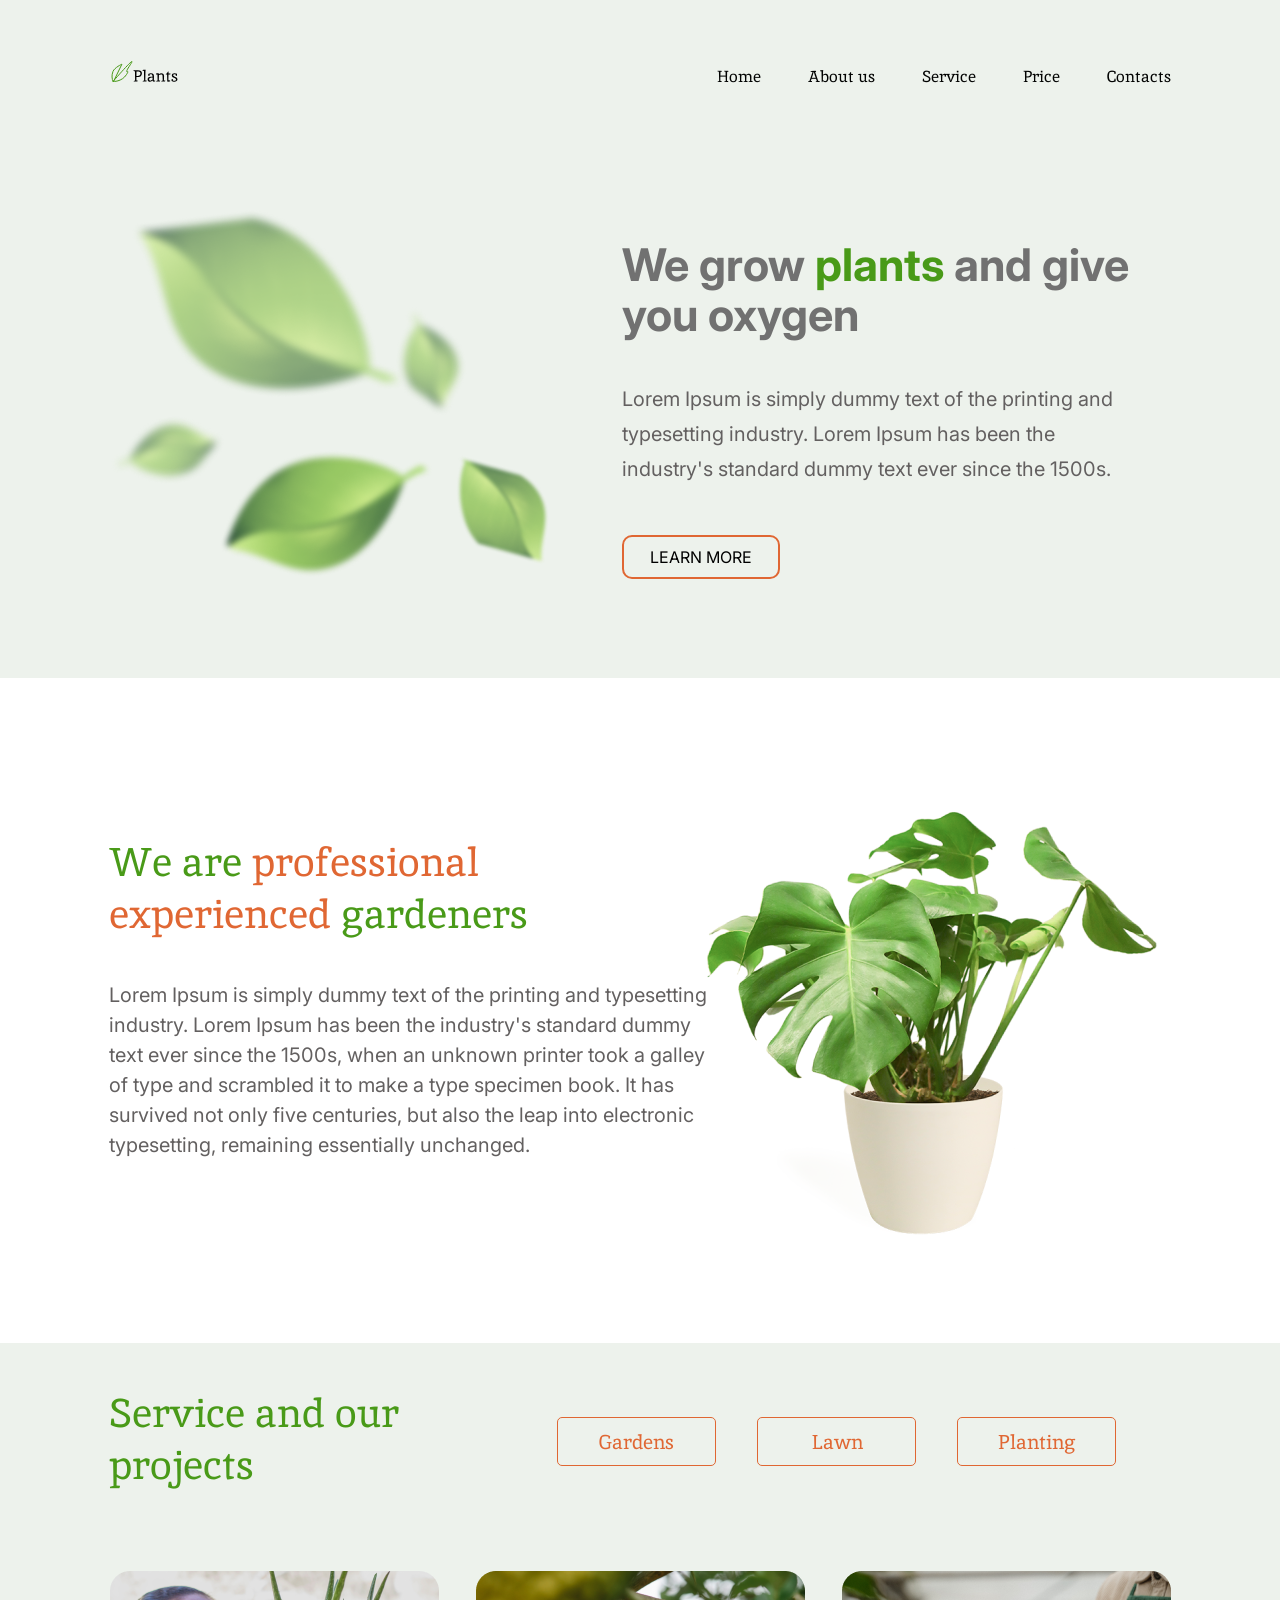
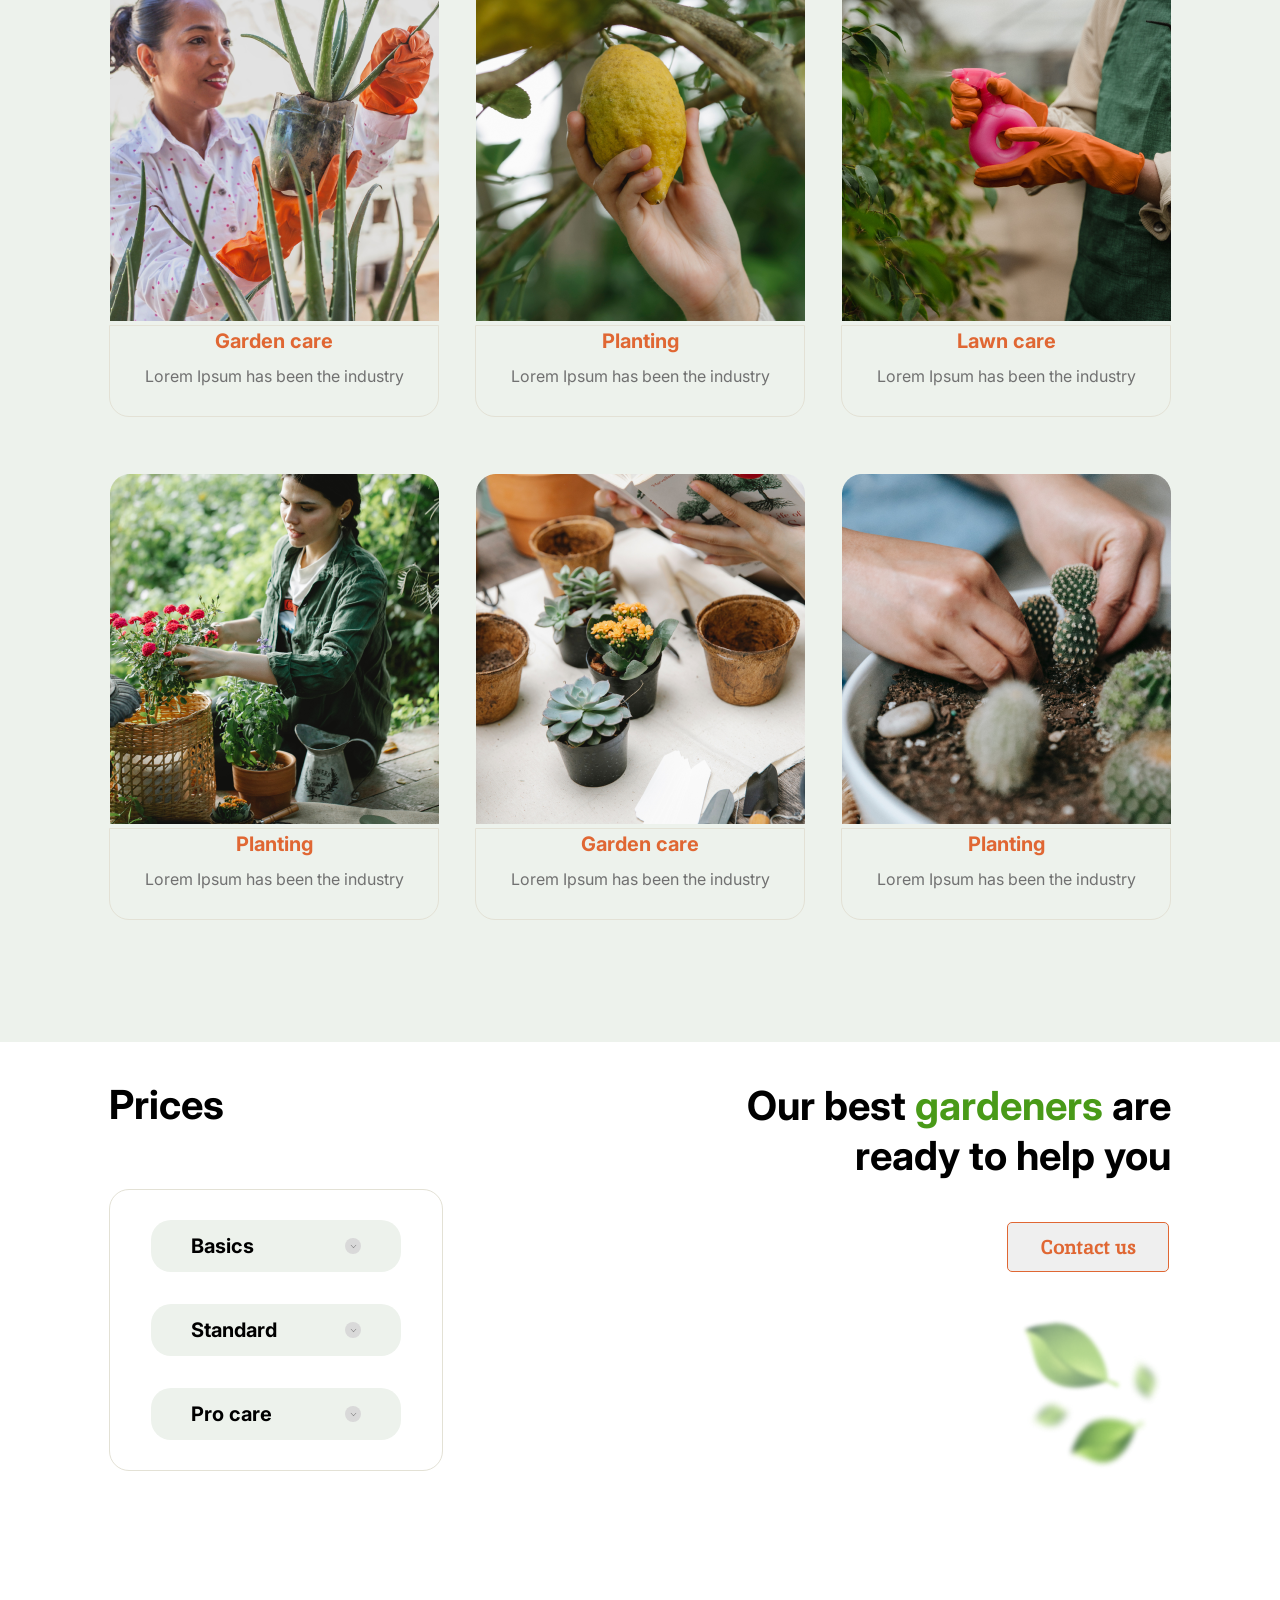
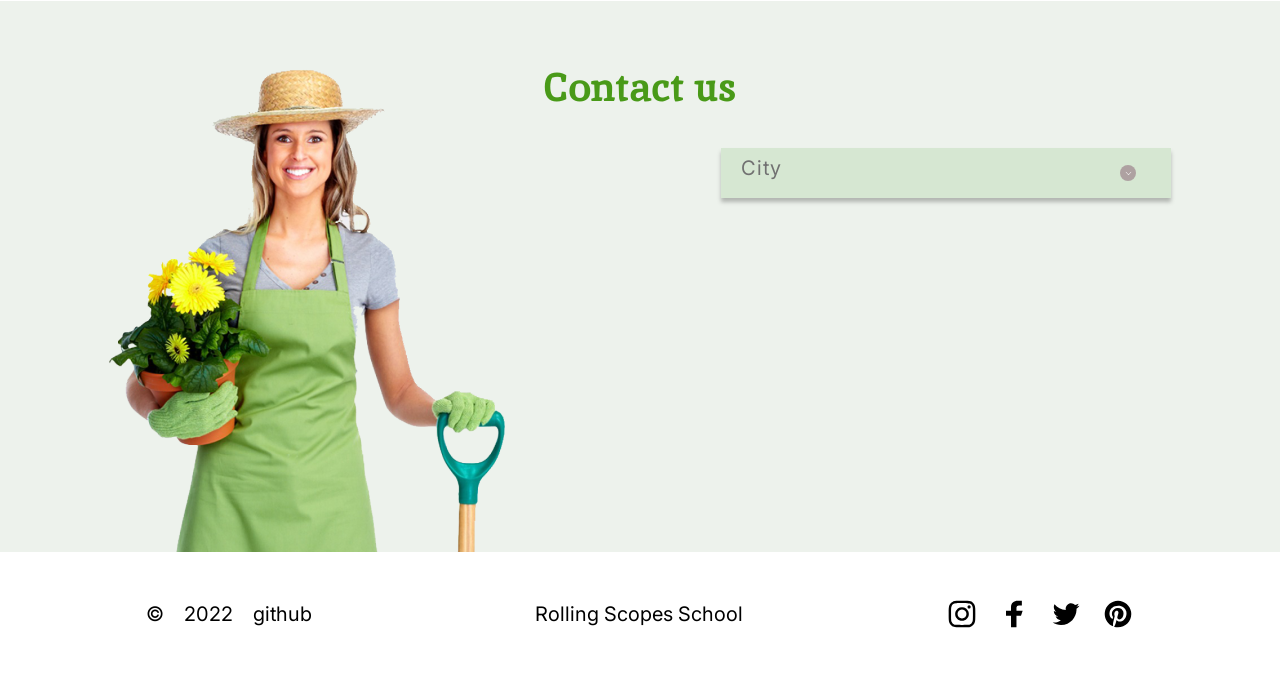
==== plants/index.html @ 7998bbcb "add: code plants" ====
<!DOCTYPE html><html lang="en"><head><meta charset="UTF-8"><meta http-equiv="X-UA-Compatible" content="IE=edge"><meta name="viewport" content="width=device-width,initial-scale=1"><title>Plants</title><!-- favicon --><link rel="apple-touch-icon" sizes="57x57" href="favicons/apple-icon-57x57.png"><link rel="apple-touch-icon" sizes="60x60" href="favicons/apple-icon-60x60.png"><link rel="apple-touch-icon" sizes="72x72" href="favicons/apple-icon-72x72.png"><link rel="apple-touch-icon" sizes="76x76" href="favicons/apple-icon-76x76.png"><link rel="apple-touch-icon" sizes="114x114" href="favicons/apple-icon-114x114.png"><link rel="apple-touch-icon" sizes="120x120" href="favicons/apple-icon-120x120.png"><link rel="apple-touch-icon" sizes="144x144" href="favicons/apple-icon-144x144.png"><link rel="apple-touch-icon" sizes="152x152" href="favicons/apple-icon-152x152.png"><link rel="apple-touch-icon" sizes="180x180" href="favicons/apple-icon-180x180.png"><link rel="icon" type="image/png" sizes="192x192" href="favicons/android-icon-192x192.png"><link rel="icon" type="image/png" sizes="32x32" href="favicons/favicon-32x32.png"><link rel="icon" type="image/png" sizes="96x96" href="favicons/favicon-96x96.png"><link rel="icon" type="image/png" sizes="16x16" href="favicons/favicon-16x16.png"><link rel="manifest" href="favicons/manifest.json"><meta name="msapplication-TileColor" content="#ffffff"><meta name="msapplication-TileImage" content="favicons/ms-icon-144x144.png"><meta name="theme-color" content="#ffffff"><link rel="stylesheet" href="css/style.min.css"></head><body><header class="header"><div class="wrapper header__wrapper"><img src="icons/logo.svg" alt="logo" class="header__logo"><nav class="header__navigations"><ul class="header__navigations__buttons"><li class="header__navigations__buttons_button"><a href="#welcome" class="header__navigations__button__item">Home</a></li><li class="header__navigations__buttons_button"><a href="#about" class="header__navigations__button__item">About us</a></li><li class="header__navigations__buttons_button"><a href="#Service" class="header__navigations__button__item">Service</a></li><li class="header__navigations__buttons_button"><a href="#Price" class="header__navigations__button__item">Price</a></li><li class="header__navigations__buttons_button"><a href="#Contacts" class="header__navigations__button__item">Contacts</a></li></ul></nav></div></header><main class="main"><section id="welcome" class="welcome"><div class="wrapper welcome__wrapper"><img src="img/leafs.png" alt="leafs" class="leafs"><div class="welcome__block"><h1 class="welcome__title">We grow <span class="welcome__title-green">plants</span> and give you oxygen</h1><p class="welcome__text">Lorem Ipsum is simply dummy text of the printing and<br>typesetting industry. Lorem Ipsum has been the<br>industry's standard dummy text ever since the 1500s.</p><button class="button welcome__button">LEARN MORE</button></div></div></section><section id="about" class="about"><div class="wrapper about__wrapper"><div class="about__block"><h2 class="about__title">We are <span class="about__title-orange">professional experienced</span> gardeners</h2><p class="about__subtitle">Lorem Ipsum is simply dummy text of the printing and typesetting industry. Lorem Ipsum has been the industry's standard dummy text ever since the 1500s, when an unknown printer took a galley of type and scrambled it to make a type specimen book. It has survived not only five centuries, but also the leap into electronic typesetting, remaining essentially unchanged.</p></div><img src="img/houseplant1.png" alt="house plant" class="about__img"></div></section><section id="Service" class="service"><div class="wrapper service__wrapper"><div class="service__block"><h2 class="service__title">Service and our projects</h2><div class="service__buttons"><button class="button service__button">Gardens</button> <button class="button service__button">Lawn</button> <button class="button service__button">Planting</button></div></div><div class="service__items"><div class="service__item"><img src="img/service_block/first.png" alt="Garden care" class="service__img"><div class="service__border"><h3 class="service__item__subtitle">Garden care</h3><p class="service__item__text">Lorem Ipsum has been the industry</p></div></div><div class="service__item"><img src="img/service_block/second.png" alt="Planting" class="service__img"><div class="service__border"><h3 class="service__item__subtitle">Planting</h3><p class="service__item__text">Lorem Ipsum has been the industry</p></div></div><div class="service__item"><img src="img/service_block/third.png" alt="Lawn care" class="service__img"><div class="service__border"><h3 class="service__item__subtitle">Lawn care</h3><p class="service__item__text">Lorem Ipsum has been the industry</p></div></div><div class="service__item"><img src="img/service_block/fourth.png" alt="Planting" class="service__img"><div class="service__border"><h3 class="service__item__subtitle">Planting</h3><p class="service__item__text">Lorem Ipsum has been the industry</p></div></div><div class="service__item"><img src="img/service_block/fifth.png" alt="Garden care" class="service__img"><div class="service__border"><h3 class="service__item__subtitle">Garden care</h3><p class="service__item__text">Lorem Ipsum has been the industry</p></div></div><div class="service__item"><img src="img/service_block/sixth.png" alt="Planting" class="service__img"><div class="service__border"><h3 class="service__item__subtitle">Planting</h3><p class="service__item__text">Lorem Ipsum has been the industry</p></div></div></div></div></section><section id="Price" class="prices"><div class="wrapper prices__wrapper"><div class="prices__standarts-block"><h2 class="prices__title">Prices</h2><div class="prices__items"><div class="prices__items-dropdown"><button class="dropbtn prices__items__dropbtn"><span class="prices__items__dropbtn__start"><span class="prices__items__dropbtn-name">Basics</span> <span class="circle"><img src="icons/arrow_dark.svg" alt="arrow" class="arrow"> </span></span><span class="dropdown-content"><span class="undrln"></span> <span class="dropdown-content__text">Release of Letraset sheets containing Lorem Ipsum passages, and more recently </span><span class="dropdown-content__price"><span class="dropdown-content__price-orange">$15</span> / per hour</span> <span class="dropdown-content__btn">Order</span></span></button></div><div class="prices__items-dropdown"><button class="dropbtn prices__items__dropbtn"><span class="prices__items__dropbtn__start"><span class="prices__items__dropbtn-name">Standard</span> <span class="circle"><img src="icons/arrow_dark.svg" alt="arrow" class="arrow"> </span></span><span class="dropdown-content"><span class="undrln"></span> <span class="dropdown-content__text">Release of Letraset sheets containing Lorem Ipsum passages, and more recently </span><span class="dropdown-content__price"><span class="dropdown-content__price-orange">$25</span> / per hour</span> <span class="dropdown-content__btn">Order</span></span></button></div><div class="prices__items-dropdown"><button class="dropbtn prices__items__dropbtn"><span class="prices__items__dropbtn__start"><span class="prices__items__dropbtn-name">Pro care</span> <span class="circle"><img src="icons/arrow_dark.svg" alt="arrow" class="arrow"></span></span><span class="dropdown-content"><span class="undrln"></span> <span class="dropdown-content__text">Release of Letraset sheets containing Lorem Ipsum passages, and more recently </span><span class="dropdown-content__price"><span class="dropdown-content__price-orange">$35</span> / per hour</span> <span class="dropdown-content__btn">Order</span></span></button></div></div></div><div class="prices__help"><div class="prices__help-title">Our best <span class="prices__help-title-green">gardeners</span> are<br>ready to help you</div><button class="button prices__button">Contact us</button> <img src="img/mini-leafs.png" alt="leafs" class="prices__img"></div></div></section><section id="Contacts" class="contact"><div class="wrapper contact__wrapper"><h2 class="contact__title">Contact us</h2><div class="contact__items"><img src="img/contact_woman.png" alt="woman" class="contact__img"> <button class="contact__form"><span class="contact__item">City</span> <span class="circle"><img src="icons/arrow_white.svg" alt="arrow" class="arrow"></span></button></div></div></section></main><footer class="footer"><div class="wrapper footer__wrapper"><div class="footer__items"><h4 class="footer__item text">©</h4><h4 class="footer__item text">2022</h4><a href="https://github.com/linananana07" class="footer__item link">github</a></div><div class="footer__items"><a href="https://rs.school/js-stage0/" class="footer__item link rsschool">Rolling Scopes School</a></div><div class="footer__items"><ul class="footer__socials"><li><a href="https://www.instagram.com/"><img src="icons/social/inst.svg" alt="instagram" class="footer__item social"></a></li><li><a href="https://www.facebook.com/"><img src="icons/social/fb.svg" alt="facebook" class="footer__item social"></a></li><li><a href="https://twitter.com/"><img src="icons/social/tw.svg" alt="twitter" class="footer__item social"></a></li><li><a href="https://www.pinterest.com/"><img src="icons/social/pinterest.svg" alt="pinterest" class="footer__item social"></a></li></ul></div></div></footer><script src="js/script.js"></script></body></html>
---- plants/css/style.min.css ----
@import url(https://fonts.googleapis.com/css2?family=Inika:wght@400;700&family=Inter:wght@400;700&display=swap);*{margin:0;padding:0;scroll-behavior:smooth}.wrapper{max-width:1440px;margin:0 auto}.button{width:158px;height:44px;border:2px solid #e06733;border-radius:10px;transition:.4s}.button:hover{transition:.4s;background:#e06733}.header{background:#edf2ec}.header__wrapper{display:flex;justify-content:space-between;padding:42px 0 62px 0}.header__logo{margin-left:111px}.header__navigations{padding-top:10px;margin-right:109px}.header__navigations__buttons{list-style-type:none;display:flex}.header__navigations__buttons_button{margin-left:47px}.header__navigations__button__item{font-family:Inika;text-decoration:none;font-weight:400;font-size:16px;line-height:50px;color:#010201;transition:.4s}.header__navigations__button__item:hover{transition:.5s;font-weight:700;color:#e06733}.welcome{background:#edf2ec}.welcome__wrapper{display:flex;justify-content:space-between;padding:30px 0 60px 0}.welcome__block{max-width:549px;margin-right:109px}.welcome__title{font-family:Inter;font-weight:700;font-size:45px;line-height:50px;color:#717171;margin-bottom:42px;margin-top:46px}.welcome__title-green{color:#499a18}.welcome__text{font-family:Inter;font-weight:400;font-size:20px;line-height:35px;color:#636060;margin-bottom:48px}.welcome__button{font-family:Inter;font-weight:400;font-size:16px;line-height:20px;text-align:center;color:#000;background:#edf2ec}.welcome__button:hover{color:#fff}.welcome .leafs{margin-left:109px}.about{background:#fff}.about__wrapper{display:flex;justify-content:space-between;padding:93px 0}.about__title{max-width:463px;font-family:Inika;font-weight:400;font-size:40px;line-height:52px;color:#499a18;padding-bottom:40px;padding-top:65px}.about__title-orange{color:#e06733}.about__subtitle{font-family:Inter;font-weight:400;font-size:20px;line-height:30px;color:#636060;max-width:605px}.about__block{margin-left:109px}.about__img{padding-right:109px;width:464px;height:479px}.service{background:#edf2ec}.service__wrapper{padding:44px 0 65px 0}.service__block{display:flex;justify-content:start;padding-bottom:80px}.service__title{font-family:Inika;font-weight:400;font-size:40px;line-height:52px;color:#499a18;max-width:306px;margin-right:142px;margin-left:109px}.service__buttons{margin-top:30px}.service__button{background:#edf2ec;font-family:Inika;font-weight:400;font-size:20px;line-height:26px;color:#e06733;margin-right:37px;border-radius:5px;width:159px;height:49px;border:1px solid #e06733}.service__button:hover{color:#fff}.service__items{display:grid;justify-content:space-between;grid-template-columns:minmax(150px,330px) minmax(150px,330px) minmax(150px,330px);padding-right:109px;padding-left:109px}.service__border{margin-bottom:55px;border:1px solid #e3e1d5;border-radius:0 0 20px 20px}.service__item{padding-bottom:2px}.service__item__subtitle{font-family:Inter;font-weight:700;font-size:20px;line-height:20px;color:#e06733;text-align:center;padding-top:5px}.service__item__text{font-family:Inter;font-weight:400;font-size:16px;line-height:20px;color:#717171;text-align:center;padding-top:15px;padding-bottom:30px}.prices{background:#fff}.prices__wrapper{padding:39px 0 115px 0;display:flex;justify-content:space-between}.prices__standarts-block{padding-left:109px}.prices__title{font-family:Inter;font-weight:700;font-size:40px;line-height:48px;color:#000;padding-bottom:60px}.prices__items{border:1px solid #e3e1d5;border-radius:20px;padding:14px 41px;width:250px}.prices__items-dropdown{padding-bottom:16px;padding-top:16px;transition:.7s}.prices__items__dropbtn{width:250px;background:#edf2ec;border-radius:20px;border:none;padding:16px 40px;cursor:pointer;transition:.7s}.prices__items__dropbtn:hover{background:#d6e7d2}.prices__items__dropbtn:hover .dropdown-content{display:block}.prices__items__dropbtn:hover .arrow{transform:rotate(180deg)}.prices__items__dropbtn__start{display:flex;justify-content:space-between}.prices__items__dropbtn-name{font-family:Inter;font-weight:700;font-size:20px;line-height:20px;color:#000;text-align:left;margin:auto 0}.prices__items__dropbtn .circle{background:#d9d9d9;width:16px;height:16px;border-radius:100%;margin:auto 0 auto 0}.prices__items__dropbtn .arrow{width:7px;padding:1px}.prices__help{padding-right:109px}.prices__help-title{font-family:Inter;font-style:normal;font-weight:700;font-size:40px;line-height:50px;text-align:right;color:#000}.prices__help-title-green{color:#499a18}.prices__button{display:block;font-family:Inika;font-weight:700;font-size:20px;line-height:26px;text-align:center;color:#e06733;border:1px solid #e06733;width:162px;height:50px;border-radius:5px;margin:41px 2px 39px auto}.prices__button:hover{color:#fff}.prices__img{display:block;width:152px;height:175px;margin:0 0 0 auto}.dropdown-content{display:none;border-radius:20px;text-align:left;transition:display .9s}.dropdown-content .undrln{border:.5px solid #aea1a1;width:100%;margin-top:12px;margin-bottom:6px;display:block}.dropdown-content__text{font-family:Inter;font-weight:300;font-size:10px;line-height:10px;color:#717171;margin-bottom:6px;display:block}.dropdown-content__price{font-family:Inter;font-weight:400;font-size:12px;line-height:20px;color:#000;margin-bottom:12px;display:block}.dropdown-content__price-orange{font-weight:700;font-size:16px;color:#e06733}.dropdown-content__btn{display:block;background:#fff;border-radius:10px;border:none;font-family:Inter;font-weight:700;font-size:14px;line-height:23px;color:#717171;text-align:center;width:86px;height:25px}.contact{background:#edf2ec}.contact__title{font-family:Inika;font-weight:700;font-size:40px;line-height:52px;color:#499a18;text-align:center;padding-top:60px}.contact__form{margin-right:109px;margin-top:35px;height:50px;border:none;background:#d6e7d2;box-shadow:0 4px 4px rgba(0,0,0,.25);border-radius:0;min-width:450px;display:flex;justify-content:space-between}.contact__items{display:flex;justify-content:space-between}.contact__item{font-family:Inter;font-weight:400;font-size:20px;line-height:40px;letter-spacing:.05em;color:#717171;text-align:left;padding-left:20px}.contact .circle{width:16px;height:16px;left:1280px;top:165px;background:#aea1a1;border-radius:100%;margin:auto 35px auto 0}.contact .arrow{width:7px;padding:1px}.contact__img{margin-top:-58px;padding-left:109px}.footer{background:#fff}.footer__wrapper{display:flex;justify-content:space-between;padding:37px}.footer__items{display:flex;justify-content:space-between;padding-left:89px}.footer__item{padding-left:20px}.footer .text{font-family:Inter;font-weight:400;font-size:20px;line-height:50px;color:#000}.footer .link{font-family:Inter;font-weight:400;font-size:20px;line-height:50px;color:#000;text-decoration:none;transition:.4s}.footer .link:hover{transform:scale(1.2)}.footer .rsschool{padding-left:40px}.footer__socials{list-style-type:none;display:flex;padding-right:109px}.footer .social{width:32px;height:32px;margin-top:9px;transition:.4s;cursor:pointer}.footer .social:hover{transform:scale(1.2)}
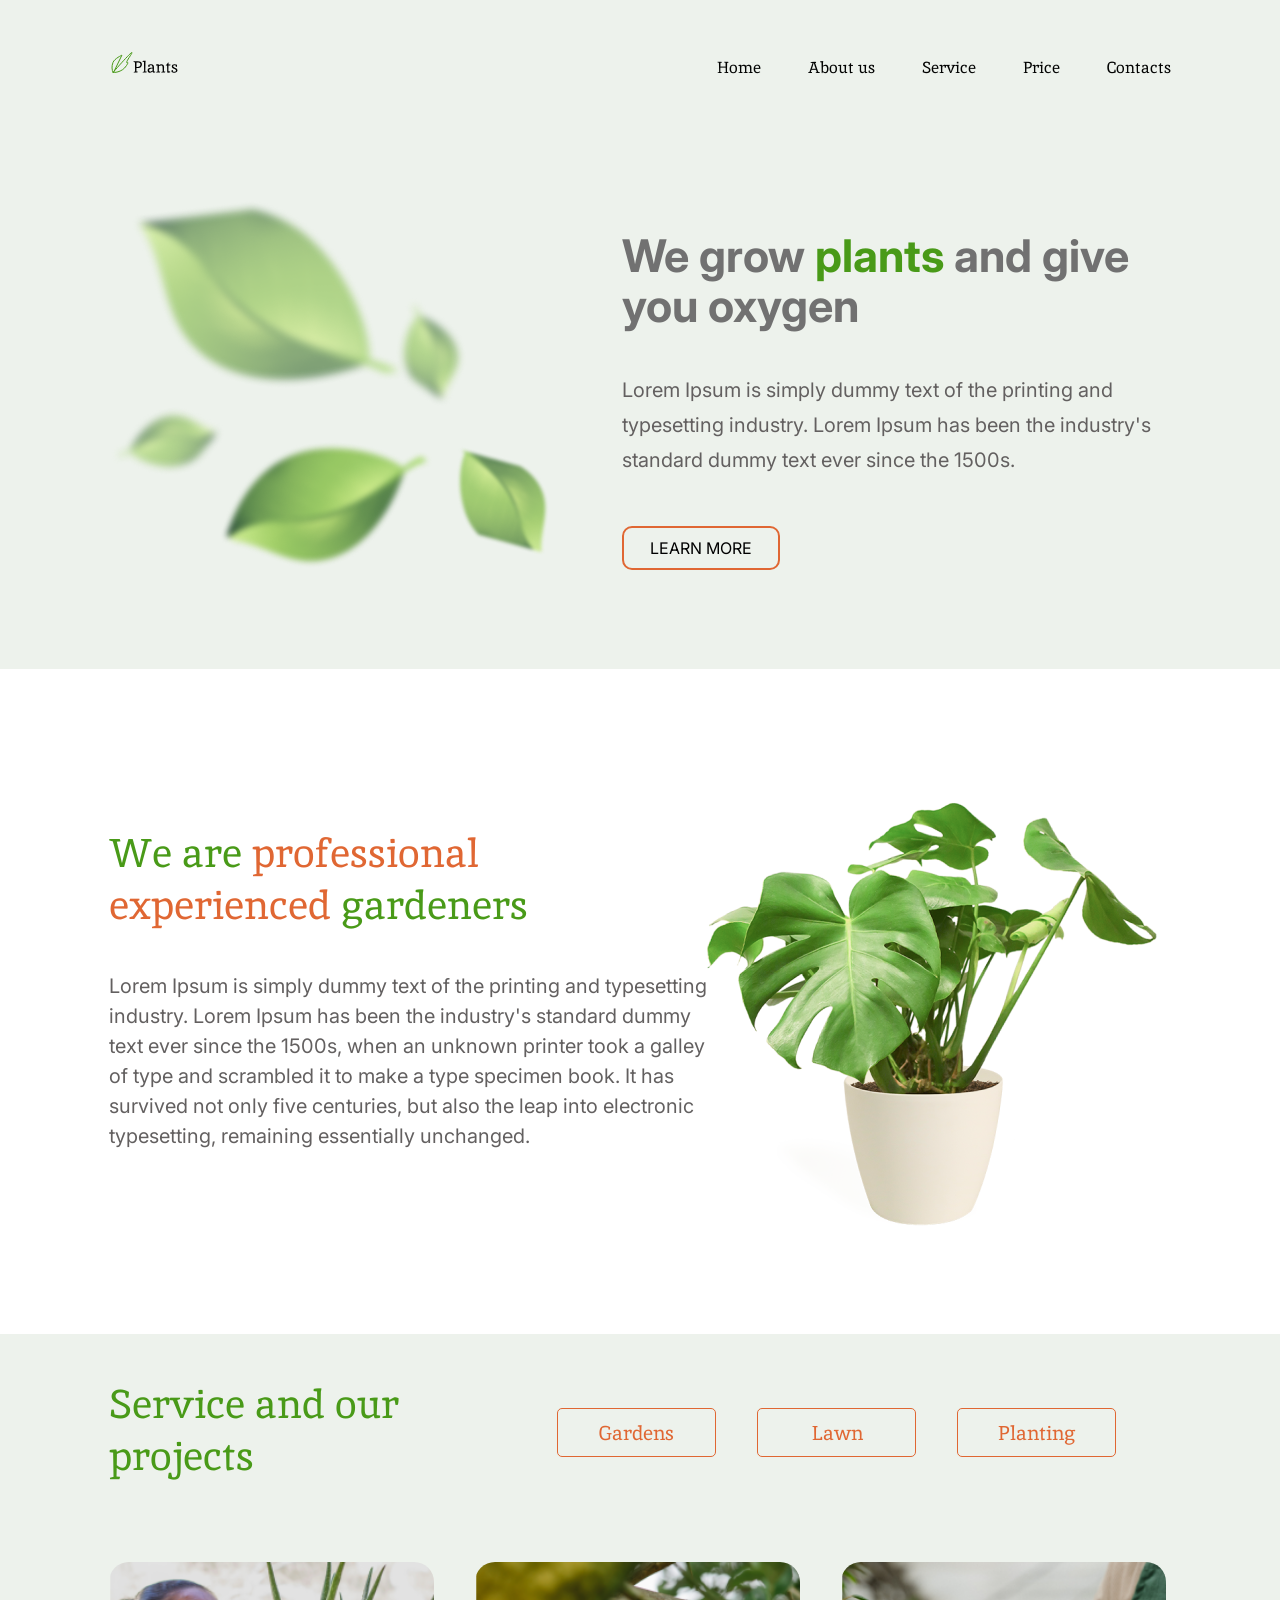
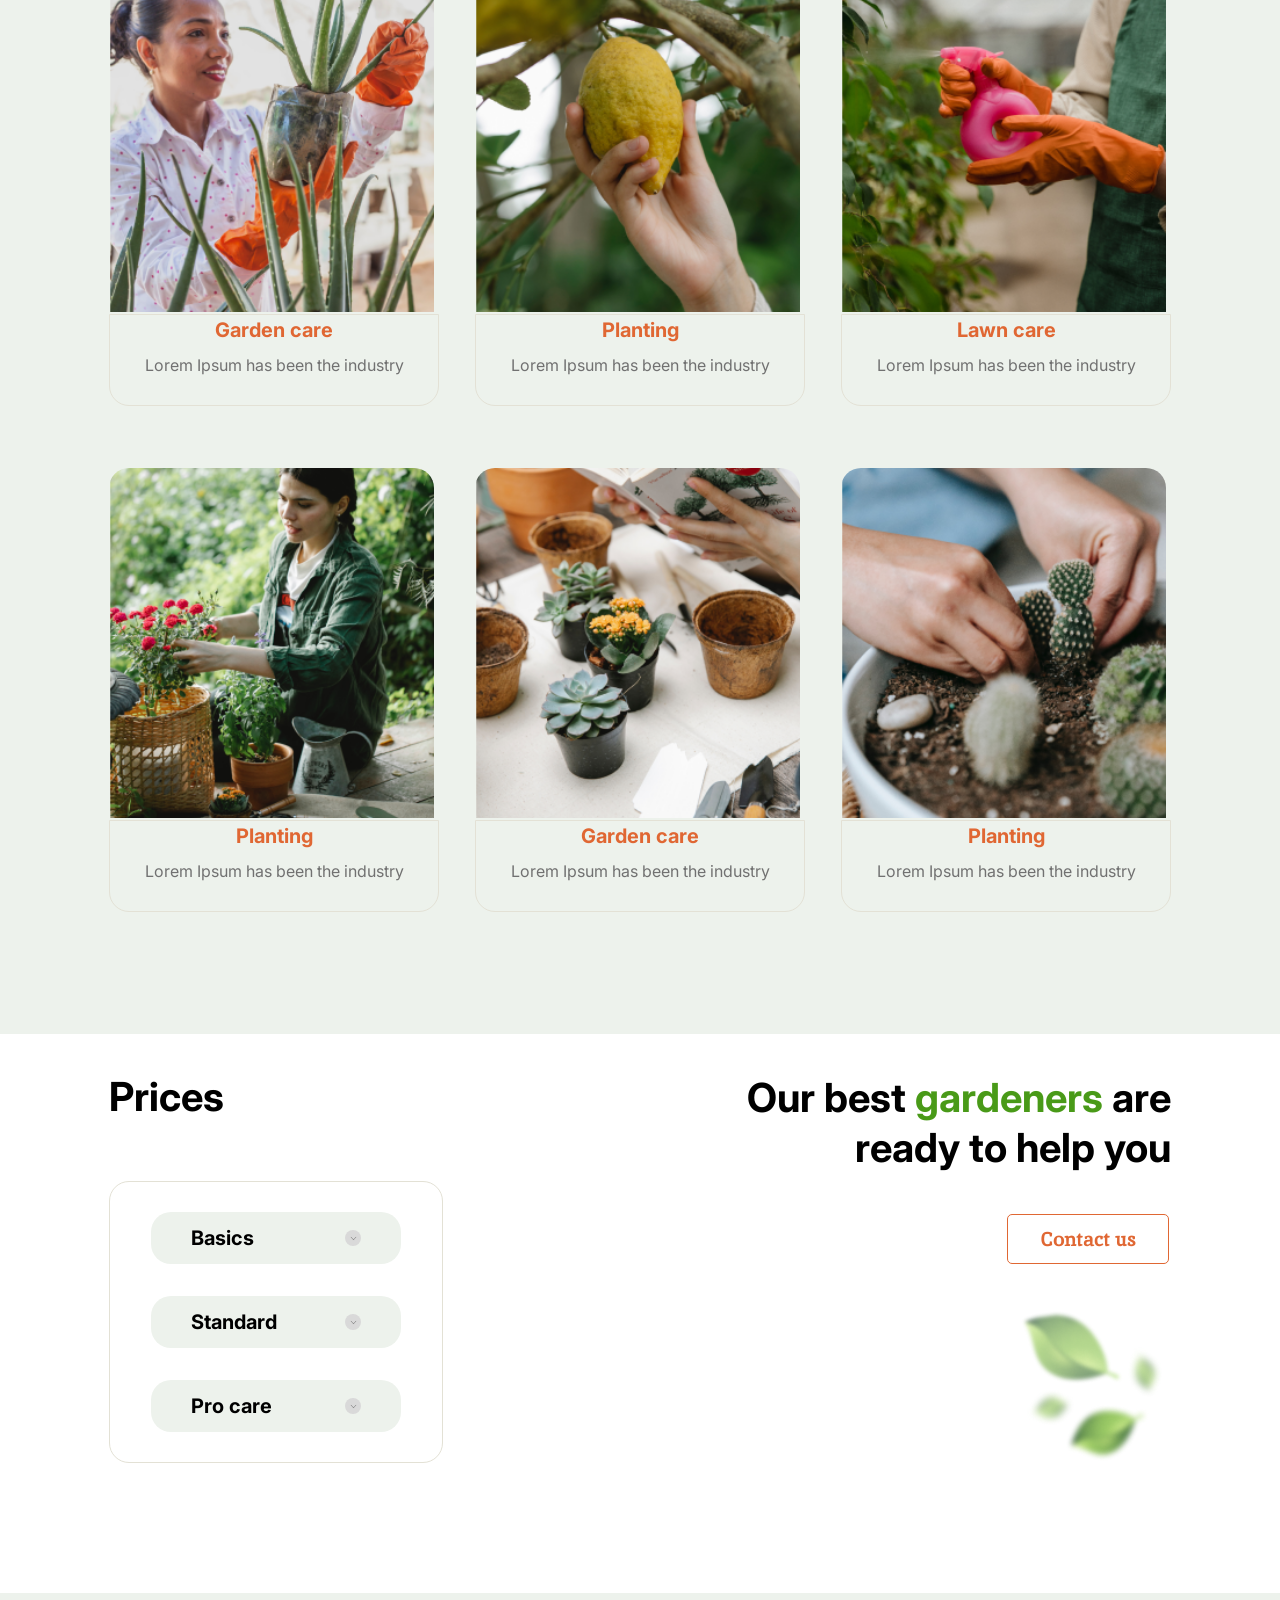
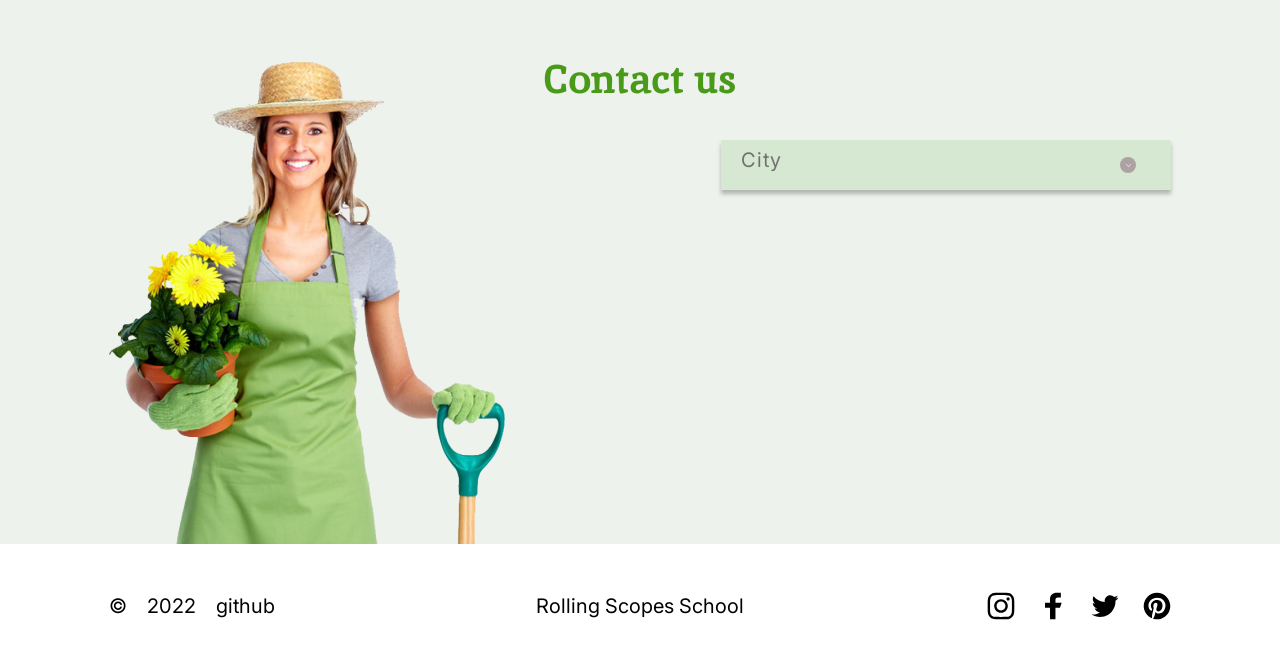
==== commit cb42df70: "Add files via upload" ====
--- a/plants/index.html
+++ b/plants/index.html
@@ -1 +1 @@
-<!DOCTYPE html><html lang="en"><head><meta charset="UTF-8"><meta http-equiv="X-UA-Compatible" content="IE=edge"><meta name="viewport" content="width=device-width,initial-scale=1"><title>Plants</title><!-- favicon --><link rel="apple-touch-icon" sizes="57x57" href="favicons/apple-icon-57x57.png"><link rel="apple-touch-icon" sizes="60x60" href="favicons/apple-icon-60x60.png"><link rel="apple-touch-icon" sizes="72x72" href="favicons/apple-icon-72x72.png"><link rel="apple-touch-icon" sizes="76x76" href="favicons/apple-icon-76x76.png"><link rel="apple-touch-icon" sizes="114x114" href="favicons/apple-icon-114x114.png"><link rel="apple-touch-icon" sizes="120x120" href="favicons/apple-icon-120x120.png"><link rel="apple-touch-icon" sizes="144x144" href="favicons/apple-icon-144x144.png"><link rel="apple-touch-icon" sizes="152x152" href="favicons/apple-icon-152x152.png"><link rel="apple-touch-icon" sizes="180x180" href="favicons/apple-icon-180x180.png"><link rel="icon" type="image/png" sizes="192x192" href="favicons/android-icon-192x192.png"><link rel="icon" type="image/png" sizes="32x32" href="favicons/favicon-32x32.png"><link rel="icon" type="image/png" sizes="96x96" href="favicons/favicon-96x96.png"><link rel="icon" type="image/png" sizes="16x16" href="favicons/favicon-16x16.png"><link rel="manifest" href="favicons/manifest.json"><meta name="msapplication-TileColor" content="#ffffff"><meta name="msapplication-TileImage" content="favicons/ms-icon-144x144.png"><meta name="theme-color" content="#ffffff"><link rel="stylesheet" href="css/style.min.css"></head><body><header class="header"><div class="wrapper header__wrapper"><img src="icons/logo.svg" alt="logo" class="header__logo"><nav class="header__navigations"><ul class="header__navigations__buttons"><li class="header__navigations__buttons_button"><a href="#welcome" class="header__navigations__button__item">Home</a></li><li class="header__navigations__buttons_button"><a href="#about" class="header__navigations__button__item">About us</a></li><li class="header__navigations__buttons_button"><a href="#Service" class="header__navigations__button__item">Service</a></li><li class="header__navigations__buttons_button"><a href="#Price" class="header__navigations__button__item">Price</a></li><li class="header__navigations__buttons_button"><a href="#Contacts" class="header__navigations__button__item">Contacts</a></li></ul></nav></div></header><main class="main"><section id="welcome" class="welcome"><div class="wrapper welcome__wrapper"><img src="img/leafs.png" alt="leafs" class="leafs"><div class="welcome__block"><h1 class="welcome__title">We grow <span class="welcome__title-green">plants</span> and give you oxygen</h1><p class="welcome__text">Lorem Ipsum is simply dummy text of the printing and<br>typesetting industry. Lorem Ipsum has been the<br>industry's standard dummy text ever since the 1500s.</p><button class="button welcome__button">LEARN MORE</button></div></div></section><section id="about" class="about"><div class="wrapper about__wrapper"><div class="about__block"><h2 class="about__title">We are <span class="about__title-orange">professional experienced</span> gardeners</h2><p class="about__subtitle">Lorem Ipsum is simply dummy text of the printing and typesetting industry. Lorem Ipsum has been the industry's standard dummy text ever since the 1500s, when an unknown printer took a galley of type and scrambled it to make a type specimen book. It has survived not only five centuries, but also the leap into electronic typesetting, remaining essentially unchanged.</p></div><img src="img/houseplant1.png" alt="house plant" class="about__img"></div></section><section id="Service" class="service"><div class="wrapper service__wrapper"><div class="service__block"><h2 class="service__title">Service and our projects</h2><div class="service__buttons"><button class="button service__button">Gardens</button> <button class="button service__button">Lawn</button> <button class="button service__button">Planting</button></div></div><div class="service__items"><div class="service__item"><img src="img/service_block/first.png" alt="Garden care" class="service__img"><div class="service__border"><h3 class="service__item__subtitle">Garden care</h3><p class="service__item__text">Lorem Ipsum has been the industry</p></div></div><div class="service__item"><img src="img/service_block/second.png" alt="Planting" class="service__img"><div class="service__border"><h3 class="service__item__subtitle">Planting</h3><p class="service__item__text">Lorem Ipsum has been the industry</p></div></div><div class="service__item"><img src="img/service_block/third.png" alt="Lawn care" class="service__img"><div class="service__border"><h3 class="service__item__subtitle">Lawn care</h3><p class="service__item__text">Lorem Ipsum has been the industry</p></div></div><div class="service__item"><img src="img/service_block/fourth.png" alt="Planting" class="service__img"><div class="service__border"><h3 class="service__item__subtitle">Planting</h3><p class="service__item__text">Lorem Ipsum has been the industry</p></div></div><div class="service__item"><img src="img/service_block/fifth.png" alt="Garden care" class="service__img"><div class="service__border"><h3 class="service__item__subtitle">Garden care</h3><p class="service__item__text">Lorem Ipsum has been the industry</p></div></div><div class="service__item"><img src="img/service_block/sixth.png" alt="Planting" class="service__img"><div class="service__border"><h3 class="service__item__subtitle">Planting</h3><p class="service__item__text">Lorem Ipsum has been the industry</p></div></div></div></div></section><section id="Price" class="prices"><div class="wrapper prices__wrapper"><div class="prices__standarts-block"><h2 class="prices__title">Prices</h2><div class="prices__items"><div class="prices__items-dropdown"><button class="dropbtn prices__items__dropbtn"><span class="prices__items__dropbtn__start"><span class="prices__items__dropbtn-name">Basics</span> <span class="circle"><img src="icons/arrow_dark.svg" alt="arrow" class="arrow"> </span></span><span class="dropdown-content"><span class="undrln"></span> <span class="dropdown-content__text">Release of Letraset sheets containing Lorem Ipsum passages, and more recently </span><span class="dropdown-content__price"><span class="dropdown-content__price-orange">$15</span> / per hour</span> <span class="dropdown-content__btn">Order</span></span></button></div><div class="prices__items-dropdown"><button class="dropbtn prices__items__dropbtn"><span class="prices__items__dropbtn__start"><span class="prices__items__dropbtn-name">Standard</span> <span class="circle"><img src="icons/arrow_dark.svg" alt="arrow" class="arrow"> </span></span><span class="dropdown-content"><span class="undrln"></span> <span class="dropdown-content__text">Release of Letraset sheets containing Lorem Ipsum passages, and more recently </span><span class="dropdown-content__price"><span class="dropdown-content__price-orange">$25</span> / per hour</span> <span class="dropdown-content__btn">Order</span></span></button></div><div class="prices__items-dropdown"><button class="dropbtn prices__items__dropbtn"><span class="prices__items__dropbtn__start"><span class="prices__items__dropbtn-name">Pro care</span> <span class="circle"><img src="icons/arrow_dark.svg" alt="arrow" class="arrow"></span></span><span class="dropdown-content"><span class="undrln"></span> <span class="dropdown-content__text">Release of Letraset sheets containing Lorem Ipsum passages, and more recently </span><span class="dropdown-content__price"><span class="dropdown-content__price-orange">$35</span> / per hour</span> <span class="dropdown-content__btn">Order</span></span></button></div></div></div><div class="prices__help"><div class="prices__help-title">Our best <span class="prices__help-title-green">gardeners</span> are<br>ready to help you</div><button class="button prices__button">Contact us</button> <img src="img/mini-leafs.png" alt="leafs" class="prices__img"></div></div></section><section id="Contacts" class="contact"><div class="wrapper contact__wrapper"><h2 class="contact__title">Contact us</h2><div class="contact__items"><img src="img/contact_woman.png" alt="woman" class="contact__img"> <button class="contact__form"><span class="contact__item">City</span> <span class="circle"><img src="icons/arrow_white.svg" alt="arrow" class="arrow"></span></button></div></div></section></main><footer class="footer"><div class="wrapper footer__wrapper"><div class="footer__items"><h4 class="footer__item text">©</h4><h4 class="footer__item text">2022</h4><a href="https://github.com/linananana07" class="footer__item link">github</a></div><div class="footer__items"><a href="https://rs.school/js-stage0/" class="footer__item link rsschool">Rolling Scopes School</a></div><div class="footer__items"><ul class="footer__socials"><li><a href="https://www.instagram.com/"><img src="icons/social/inst.svg" alt="instagram" class="footer__item social"></a></li><li><a href="https://www.facebook.com/"><img src="icons/social/fb.svg" alt="facebook" class="footer__item social"></a></li><li><a href="https://twitter.com/"><img src="icons/social/tw.svg" alt="twitter" class="footer__item social"></a></li><li><a href="https://www.pinterest.com/"><img src="icons/social/pinterest.svg" alt="pinterest" class="footer__item social"></a></li></ul></div></div></footer><script src="js/script.js"></script></body></html>+<!DOCTYPE html><html lang="en"><head><meta charset="UTF-8"><meta http-equiv="X-UA-Compatible" content="IE=edge"><meta name="viewport" content="width=device-width,initial-scale=1"><title>Plants</title><!-- favicon --><link rel="apple-touch-icon" sizes="57x57" href="favicons/apple-icon-57x57.png"><link rel="apple-touch-icon" sizes="60x60" href="favicons/apple-icon-60x60.png"><link rel="apple-touch-icon" sizes="72x72" href="favicons/apple-icon-72x72.png"><link rel="apple-touch-icon" sizes="76x76" href="favicons/apple-icon-76x76.png"><link rel="apple-touch-icon" sizes="114x114" href="favicons/apple-icon-114x114.png"><link rel="apple-touch-icon" sizes="120x120" href="favicons/apple-icon-120x120.png"><link rel="apple-touch-icon" sizes="144x144" href="favicons/apple-icon-144x144.png"><link rel="apple-touch-icon" sizes="152x152" href="favicons/apple-icon-152x152.png"><link rel="apple-touch-icon" sizes="180x180" href="favicons/apple-icon-180x180.png"><link rel="icon" type="image/png" sizes="192x192" href="favicons/android-icon-192x192.png"><link rel="icon" type="image/png" sizes="32x32" href="favicons/favicon-32x32.png"><link rel="icon" type="image/png" sizes="96x96" href="favicons/favicon-96x96.png"><link rel="icon" type="image/png" sizes="16x16" href="favicons/favicon-16x16.png"><link rel="manifest" href="favicons/manifest.json"><meta name="msapplication-TileColor" content="#ffffff"><meta name="msapplication-TileImage" content="favicons/ms-icon-144x144.png"><meta name="theme-color" content="#ffffff"><link rel="stylesheet" href="css/style.min.css"></head><body><header class="header"><div class="wrapper header__wrapper"><img src="icons/logo.svg" alt="logo" class="header__logo"><nav class="header__navigations"><ul class="header__navigations__buttons menu"><li class="header__navigations__buttons_button menu_item"><a href="#welcome" class="header__navigations__button__item menu_link">Home</a></li><li class="header__navigations__buttons_button menu_item"><a href="#about" class="header__navigations__button__item menu_link">About us</a></li><li class="header__navigations__buttons_button menu_item"><a href="#Service" class="header__navigations__button__item menu_link">Service</a></li><li class="header__navigations__buttons_button menu_item"><a href="#Price" class="header__navigations__button__item menu_link">Price</a></li><li class="header__navigations__buttons_button menu_item"><a href="#Contacts" class="header__navigations__button__item menu_link">Contacts</a></li></ul></nav><div class="hamburger"><span></span> <span></span> <span></span> <span></span></div></div></header><main class="main"><section id="welcome" class="welcome"><div class="wrapper welcome__wrapper"><img src="img/leafs.png" alt="leafs" class="leafs"><div class="welcome__block"><h1 class="welcome__title">We grow <span class="welcome__title-green">plants</span> and give you oxygen</h1><p class="welcome__text">Lorem Ipsum is simply dummy text of the printing and typesetting industry. Lorem Ipsum has been the industry's standard dummy text ever since the 1500s.</p><button class="button welcome__button">LEARN MORE</button></div></div></section><section id="about" class="about"><div class="wrapper about__wrapper"><div class="about__block"><h2 class="about__title">We are <span class="about__title-orange">professional experienced</span> gardeners</h2><p class="about__subtitle">Lorem Ipsum is simply dummy text of the printing and typesetting industry. Lorem Ipsum has been the industry's standard dummy text ever since the 1500s, when an unknown printer took a galley of type and scrambled it to make a type specimen book. It has survived not only five centuries, but also the leap into electronic typesetting, remaining essentially unchanged.</p></div><img src="img/houseplant1.png" alt="house plant" class="about__img"></div></section><section id="Service" class="service"><div class="wrapper service__wrapper"><div class="service__block"><h2 class="service__title">Service and our projects</h2><div class="service__buttons"><button class="button service__button">Gardens</button> <button class="button service__button">Lawn</button> <button class="button service__button">Planting</button></div></div><div class="service__items"><div class="service__item"><img src="img/service_block/first.png" alt="Garden care" class="service__img"><div class="service__border"><h3 class="service__item__subtitle">Garden care</h3><p class="service__item__text">Lorem Ipsum has been the industry</p></div></div><div class="service__item"><img src="img/service_block/second.png" alt="Planting" class="service__img"><div class="service__border"><h3 class="service__item__subtitle">Planting</h3><p class="service__item__text">Lorem Ipsum has been the industry</p></div></div><div class="service__item"><img src="img/service_block/third.png" alt="Lawn care" class="service__img"><div class="service__border"><h3 class="service__item__subtitle">Lawn care</h3><p class="service__item__text">Lorem Ipsum has been the industry</p></div></div><div class="service__item"><img src="img/service_block/fourth.png" alt="Planting" class="service__img"><div class="service__border"><h3 class="service__item__subtitle">Planting</h3><p class="service__item__text">Lorem Ipsum has been the industry</p></div></div><div class="service__item"><img src="img/service_block/fifth.png" alt="Garden care" class="service__img"><div class="service__border"><h3 class="service__item__subtitle">Garden care</h3><p class="service__item__text">Lorem Ipsum has been the industry</p></div></div><div class="service__item"><img src="img/service_block/sixth.png" alt="Planting" class="service__img"><div class="service__border"><h3 class="service__item__subtitle">Planting</h3><p class="service__item__text">Lorem Ipsum has been the industry</p></div></div></div></div></section><section id="Price" class="prices"><div class="wrapper prices__wrapper"><div class="prices__standarts-block"><h2 class="prices__title">Prices</h2><div class="prices__items"><div class="prices__items-dropdown"><button class="dropbtn prices__items__dropbtn"><span class="prices__items__dropbtn__start"><span class="prices__items__dropbtn-name">Basics</span> <span class="circle"><img src="icons/arrow_dark.svg" alt="arrow" class="arrow"></span></span></button></div><div class="prices__items-dropdown"><button class="dropbtn prices__items__dropbtn"><span class="prices__items__dropbtn__start"><span class="prices__items__dropbtn-name">Standard</span> <span class="circle"><img src="icons/arrow_dark.svg" alt="arrow" class="arrow"></span></span></button></div><div class="prices__items-dropdown"><button class="dropbtn prices__items__dropbtn"><span class="prices__items__dropbtn__start"><span class="prices__items__dropbtn-name">Pro care</span> <span class="circle"><img src="icons/arrow_dark.svg" alt="arrow" class="arrow"></span></span></button></div></div></div><div class="prices__help"><div class="prices__help-title">Our best <span class="prices__help-title-green">gardeners</span> are<br>ready to help you</div><button class="button prices__button">Contact us</button> <img src="img/mini-leafs.png" alt="leafs" class="prices__img"></div></div></section><section id="Contacts" class="contact"><div class="wrapper contact__wrapper"><h2 class="contact__title">Contact us</h2><div class="contact__items"><img src="img/contact_woman.png" alt="woman" class="contact__img"> <button class="contact__form"><span class="contact__item">City</span> <span class="circle"><img src="icons/arrow_white.svg" alt="arrow" class="arrow"></span></button></div></div></section></main><footer class="footer"><div class="wrapper footer__wrapper"><div class="footer__items"><h4 class="footer__item text">©</h4><h4 class="footer__item text">2022</h4><a href="https://github.com/linananana07" class="footer__item link">github</a></div><div class="footer__items"><a href="https://rs.school/js-stage0/" class="footer__item link rsschool">Rolling Scopes School</a></div><div class="footer__items"><ul class="footer__socials"><li><a href="https://www.instagram.com/"><img src="icons/social/inst.svg" alt="instagram" class="footer__item social"></a></li><li><a href="https://www.facebook.com/"><img src="icons/social/fb.svg" alt="facebook" class="footer__item social"></a></li><li><a href="https://twitter.com/"><img src="icons/social/tw.svg" alt="twitter" class="footer__item social"></a></li><li><a href="https://www.pinterest.com/"><img src="icons/social/pinterest.svg" alt="pinterest" class="footer__item social"></a></li></ul></div></div></footer><script src="js/script.js"></script></body></html>
--- a/plants/css/style.min.css
+++ b/plants/css/style.min.css
@@ -1 +1 @@
-@import url(https://fonts.googleapis.com/css2?family=Inika:wght@400;700&family=Inter:wght@400;700&display=swap);*{margin:0;padding:0;scroll-behavior:smooth}.wrapper{max-width:1440px;margin:0 auto}.button{width:158px;height:44px;border:2px solid #e06733;border-radius:10px;transition:.4s}.button:hover{transition:.4s;background:#e06733}.header{background:#edf2ec}.header__wrapper{display:flex;justify-content:space-between;padding:42px 0 62px 0}.header__logo{margin-left:111px}.header__navigations{padding-top:10px;margin-right:109px}.header__navigations__buttons{list-style-type:none;display:flex}.header__navigations__buttons_button{margin-left:47px}.header__navigations__button__item{font-family:Inika;text-decoration:none;font-weight:400;font-size:16px;line-height:50px;color:#010201;transition:.4s}.header__navigations__button__item:hover{transition:.5s;font-weight:700;color:#e06733}.welcome{background:#edf2ec}.welcome__wrapper{display:flex;justify-content:space-between;padding:30px 0 60px 0}.welcome__block{max-width:549px;margin-right:109px}.welcome__title{font-family:Inter;font-weight:700;font-size:45px;line-height:50px;color:#717171;margin-bottom:42px;margin-top:46px}.welcome__title-green{color:#499a18}.welcome__text{font-family:Inter;font-weight:400;font-size:20px;line-height:35px;color:#636060;margin-bottom:48px}.welcome__button{font-family:Inter;font-weight:400;font-size:16px;line-height:20px;text-align:center;color:#000;background:#edf2ec}.welcome__button:hover{color:#fff}.welcome .leafs{margin-left:109px}.about{background:#fff}.about__wrapper{display:flex;justify-content:space-between;padding:93px 0}.about__title{max-width:463px;font-family:Inika;font-weight:400;font-size:40px;line-height:52px;color:#499a18;padding-bottom:40px;padding-top:65px}.about__title-orange{color:#e06733}.about__subtitle{font-family:Inter;font-weight:400;font-size:20px;line-height:30px;color:#636060;max-width:605px}.about__block{margin-left:109px}.about__img{padding-right:109px;width:464px;height:479px}.service{background:#edf2ec}.service__wrapper{padding:44px 0 65px 0}.service__block{display:flex;justify-content:start;padding-bottom:80px}.service__title{font-family:Inika;font-weight:400;font-size:40px;line-height:52px;color:#499a18;max-width:306px;margin-right:142px;margin-left:109px}.service__buttons{margin-top:30px}.service__button{background:#edf2ec;font-family:Inika;font-weight:400;font-size:20px;line-height:26px;color:#e06733;margin-right:37px;border-radius:5px;width:159px;height:49px;border:1px solid #e06733}.service__button:hover{color:#fff}.service__items{display:grid;justify-content:space-between;grid-template-columns:minmax(150px,330px) minmax(150px,330px) minmax(150px,330px);padding-right:109px;padding-left:109px}.service__border{margin-bottom:55px;border:1px solid #e3e1d5;border-radius:0 0 20px 20px}.service__item{padding-bottom:2px}.service__item__subtitle{font-family:Inter;font-weight:700;font-size:20px;line-height:20px;color:#e06733;text-align:center;padding-top:5px}.service__item__text{font-family:Inter;font-weight:400;font-size:16px;line-height:20px;color:#717171;text-align:center;padding-top:15px;padding-bottom:30px}.prices{background:#fff}.prices__wrapper{padding:39px 0 115px 0;display:flex;justify-content:space-between}.prices__standarts-block{padding-left:109px}.prices__title{font-family:Inter;font-weight:700;font-size:40px;line-height:48px;color:#000;padding-bottom:60px}.prices__items{border:1px solid #e3e1d5;border-radius:20px;padding:14px 41px;width:250px}.prices__items-dropdown{padding-bottom:16px;padding-top:16px;transition:.7s}.prices__items__dropbtn{width:250px;background:#edf2ec;border-radius:20px;border:none;padding:16px 40px;cursor:pointer;transition:.7s}.prices__items__dropbtn:hover{background:#d6e7d2}.prices__items__dropbtn:hover .dropdown-content{display:block}.prices__items__dropbtn:hover .arrow{transform:rotate(180deg)}.prices__items__dropbtn__start{display:flex;justify-content:space-between}.prices__items__dropbtn-name{font-family:Inter;font-weight:700;font-size:20px;line-height:20px;color:#000;text-align:left;margin:auto 0}.prices__items__dropbtn .circle{background:#d9d9d9;width:16px;height:16px;border-radius:100%;margin:auto 0 auto 0}.prices__items__dropbtn .arrow{width:7px;padding:1px}.prices__help{padding-right:109px}.prices__help-title{font-family:Inter;font-style:normal;font-weight:700;font-size:40px;line-height:50px;text-align:right;color:#000}.prices__help-title-green{color:#499a18}.prices__button{display:block;font-family:Inika;font-weight:700;font-size:20px;line-height:26px;text-align:center;color:#e06733;border:1px solid #e06733;width:162px;height:50px;border-radius:5px;margin:41px 2px 39px auto}.prices__button:hover{color:#fff}.prices__img{display:block;width:152px;height:175px;margin:0 0 0 auto}.dropdown-content{display:none;border-radius:20px;text-align:left;transition:display .9s}.dropdown-content .undrln{border:.5px solid #aea1a1;width:100%;margin-top:12px;margin-bottom:6px;display:block}.dropdown-content__text{font-family:Inter;font-weight:300;font-size:10px;line-height:10px;color:#717171;margin-bottom:6px;display:block}.dropdown-content__price{font-family:Inter;font-weight:400;font-size:12px;line-height:20px;color:#000;margin-bottom:12px;display:block}.dropdown-content__price-orange{font-weight:700;font-size:16px;color:#e06733}.dropdown-content__btn{display:block;background:#fff;border-radius:10px;border:none;font-family:Inter;font-weight:700;font-size:14px;line-height:23px;color:#717171;text-align:center;width:86px;height:25px}.contact{background:#edf2ec}.contact__title{font-family:Inika;font-weight:700;font-size:40px;line-height:52px;color:#499a18;text-align:center;padding-top:60px}.contact__form{margin-right:109px;margin-top:35px;height:50px;border:none;background:#d6e7d2;box-shadow:0 4px 4px rgba(0,0,0,.25);border-radius:0;min-width:450px;display:flex;justify-content:space-between}.contact__items{display:flex;justify-content:space-between}.contact__item{font-family:Inter;font-weight:400;font-size:20px;line-height:40px;letter-spacing:.05em;color:#717171;text-align:left;padding-left:20px}.contact .circle{width:16px;height:16px;left:1280px;top:165px;background:#aea1a1;border-radius:100%;margin:auto 35px auto 0}.contact .arrow{width:7px;padding:1px}.contact__img{margin-top:-58px;padding-left:109px}.footer{background:#fff}.footer__wrapper{display:flex;justify-content:space-between;padding:37px}.footer__items{display:flex;justify-content:space-between;padding-left:89px}.footer__item{padding-left:20px}.footer .text{font-family:Inter;font-weight:400;font-size:20px;line-height:50px;color:#000}.footer .link{font-family:Inter;font-weight:400;font-size:20px;line-height:50px;color:#000;text-decoration:none;transition:.4s}.footer .link:hover{transform:scale(1.2)}.footer .rsschool{padding-left:40px}.footer__socials{list-style-type:none;display:flex;padding-right:109px}.footer .social{width:32px;height:32px;margin-top:9px;transition:.4s;cursor:pointer}.footer .social:hover{transform:scale(1.2)}+@import url(https://fonts.googleapis.com/css2?family=Inika:wght@400;700&family=Inter:wght@400;700&display=swap);*{margin:0;padding:0;scroll-behavior:smooth}.wrapper{max-width:1440px;margin:0 auto}.button{width:158px;height:44px;border:2px solid #e06733;border-radius:10px;transition:.4s}.button:hover{transition:.4s;background:#e06733}.header{background:#edf2ec}.header .hamburger{display:none}.header__wrapper{display:flex;justify-content:space-between;padding:33px 0 62px 0}.header__logo{margin-left:111px}.header__navigations{padding-top:10px;margin-right:109px}.header__navigations__buttons{list-style-type:none;display:flex}.header__navigations__buttons_button{margin-left:47px}.header__navigations__button__item{font-family:Inika;text-decoration:none;font-weight:400;font-size:16px;line-height:50px;color:#010201;transition:.4s}.header__navigations__button__item:hover{transition:.5s;font-weight:700;color:#e06733}.welcome{background:#edf2ec}.welcome__wrapper{display:flex;justify-content:space-between;padding:30px 0 60px 0}.welcome__block{max-width:549px;margin-right:109px}.welcome__title{font-family:Inter;font-weight:700;font-size:45px;line-height:50px;color:#717171;margin-bottom:42px;margin-top:46px}.welcome__title-green{color:#499a18}.welcome__text{font-family:Inter;font-weight:400;font-size:20px;line-height:35px;color:#636060;margin-bottom:48px}.welcome__button{font-family:Inter;font-weight:400;font-size:16px;line-height:20px;text-align:center;color:#000;background:#edf2ec}.welcome__button:hover{color:#fff}.welcome .leafs{margin-left:109px}.about{background:#fff}.about__wrapper{display:flex;justify-content:space-between;padding:93px 0}.about__title{max-width:463px;font-family:Inika;font-weight:400;font-size:40px;line-height:52px;color:#499a18;padding-bottom:40px;padding-top:65px}.about__title-orange{color:#e06733}.about__subtitle{font-family:Inter;font-weight:400;font-size:20px;line-height:30px;color:#636060;max-width:605px}.about__block{margin-left:109px}.about__img{padding-right:109px;width:464px;height:479px}.service{background:#edf2ec}.service__wrapper{padding:44px 0 60px 0}.service__block{display:flex;justify-content:start;padding-bottom:80px}.service__title{font-family:Inika;font-weight:400;font-size:40px;line-height:52px;color:#499a18;max-width:306px;margin-right:142px;margin-left:109px}.service__buttons{margin-top:30px}.service__button{background:#edf2ec;font-family:Inika;font-weight:400;font-size:20px;line-height:26px;color:#e06733;margin-right:37px;border-radius:5px;width:159px;height:49px;border:1px solid #e06733}.service__button:hover{color:#fff}.service__items{display:grid;justify-content:space-between;grid-template-columns:minmax(150px,330px) minmax(150px,330px) minmax(150px,330px);padding-right:109px;padding-left:109px}.service__border{margin-top:-2px;margin-bottom:60px;border:1px solid #e3e1d5;border-radius:0 0 20px 20px}.service__item{padding-bottom:2px}.service__item__subtitle{font-family:Inter;font-weight:700;font-size:20px;line-height:20px;color:#e06733;text-align:center;padding-top:5px}.service__item__text{font-family:Inter;font-weight:400;font-size:16px;line-height:20px;color:#717171;text-align:center;padding-top:15px;padding-bottom:30px}.service__img{-o-object-fit:cover;object-fit:cover;width:325px;height:350px;border-radius:20px 20px 0 0}.prices{background:#fff}.prices__wrapper{padding:39px 0 115px 0;display:flex;justify-content:space-between}.prices__standarts-block{padding-left:109px}.prices__title{font-family:Inter;font-weight:700;font-size:40px;line-height:48px;color:#000;padding-bottom:60px}.prices__items{border:1px solid #e3e1d5;border-radius:20px;padding:14px 41px;width:250px}.prices__items-dropdown{padding-bottom:16px;padding-top:16px;transition:.7s}.prices__items__dropbtn{width:250px;background:#edf2ec;border-radius:20px;border:none;padding:16px 40px;cursor:pointer;transition:.7s}.prices__items__dropbtn:hover{background:#d6e7d2}.prices__items__dropbtn:hover .dropdown-content{display:block}.prices__items__dropbtn:hover .arrow{transform:rotate(180deg)}.prices__items__dropbtn__start{display:flex;justify-content:space-between}.prices__items__dropbtn-name{font-family:Inter;font-weight:700;font-size:20px;line-height:20px;color:#000;text-align:left;margin:auto 0}.prices__items__dropbtn .circle{background:#d9d9d9;width:16px;height:16px;border-radius:100%;margin:auto 0 auto 0}.prices__items__dropbtn .arrow{width:7px;padding:1px}.prices__help{padding-right:109px}.prices__help-title{font-family:Inter;font-style:normal;font-weight:700;font-size:40px;line-height:50px;text-align:right;color:#000}.prices__help-title-green{color:#499a18}.prices__button{display:block;font-family:Inika;font-weight:700;font-size:20px;line-height:26px;text-align:center;background:#fff;color:#e06733;border:1px solid #e06733;width:162px;height:50px;border-radius:5px;margin:41px 2px 39px auto}.prices__button:hover{color:#fff}.prices__img{display:block;width:152px;height:175px;margin:0 0 0 auto}.contact{background:#edf2ec}.contact__title{font-family:Inika;font-weight:700;font-size:40px;line-height:52px;color:#499a18;text-align:center;padding-top:60px}.contact__form{margin-right:109px;margin-top:35px;height:50px;border:none;background:#d6e7d2;box-shadow:0 4px 4px rgba(0,0,0,.25);border-radius:0;width:450px;display:flex;justify-content:space-between}.contact__items{display:flex;justify-content:space-between}.contact__item{font-family:Inter;font-weight:400;font-size:20px;line-height:40px;letter-spacing:.05em;color:#717171;text-align:left;padding-left:20px}.contact .circle{width:16px;height:16px;left:1280px;top:165px;background:#aea1a1;border-radius:100%;margin:auto 35px auto 0}.contact .arrow{width:7px;padding:1px}.contact__img{margin-top:-58px;padding-left:109px}.footer{background:#fff}.footer__wrapper{display:flex;justify-content:space-between;padding:37px 37px 37px 0}.footer__items{display:flex;justify-content:space-between;padding-left:89px}.footer__item{padding-left:20px}.footer .text{font-family:Inter;font-weight:400;font-size:20px;line-height:50px;color:#000}.footer .link{font-family:Inter;font-weight:400;font-size:20px;line-height:50px;color:#000;text-decoration:none;transition:.4s}.footer .link:hover{transform:scale(1.2)}.footer .rsschool{padding-left:40px}.footer__socials{list-style-type:none;display:flex;padding-right:70px}.footer .social{width:32px;height:32px;margin-top:9px;transition:.4s;cursor:pointer}.footer .social:hover{transform:scale(1.2)}@media(max-width:1279px){.header__wrapper{padding:30px 0 30px 0}.header__logo{margin-left:80px}.header__navigations{margin-right:80px}.welcome__title{margin-top:30px}.welcome__block{max-width:549px;margin-right:80px}.welcome .leafs{width:350px;height:350px;margin-left:80px;margin-right:30px}.about__wrapper{display:block;text-align:center;padding:50px 0}.about__block{margin-left:0}.about__title{margin:0 auto;padding-top:30px}.about__subtitle{margin:0 auto}.about__img{padding-right:0}.service__block{display:flex;justify-content:start;padding-bottom:50px}.service__title{margin-right:45px;margin-left:80px}.service__buttons{margin-top:15px}.service__button{margin-right:38px;margin-bottom:20px}.service__items{display:grid;justify-content:space-between;grid-template-columns:minmax(150px,270px) minmax(150px,270px) minmax(150px,270px);padding-right:80px;padding-left:80px}.service__img{width:270px}.prices__standarts-block{padding-left:80px}.prices__help{padding-right:80px}.contact__form{margin:50px auto;width:450px}.contact__img{padding-left:0;margin-top:50px;width:300px;height:360px;margin:0 auto}.contact__items{flex-direction:column-reverse}.footer__items{padding-left:0}.footer__socials{padding-right:0}}@media(max-width:979px){.header__wrapper{padding:25px 0 35px 0}.header__logo{margin-left:49px}.header__navigations{margin-right:52px}.header__navigations__buttons_button{margin-left:47px}.welcome__wrapper{flex-direction:row-reverse}.welcome__block{margin-left:51px;margin-right:42px;padding-bottom:10px}.welcome__title{font-size:35px;margin-bottom:20px;margin-top:7px}.welcome__text{font-size:16px;line-height:25px;margin-bottom:35px;padding-top:10px;padding-left:5px}.welcome .leafs{width:300px;height:255px;margin-right:54px;margin-left:0}.about__wrapper{padding:40px 0}.about__title{font-size:35px;line-height:46px;padding-bottom:50px;padding-top:0;margin:0 auto}.about__subtitle{text-align:left;margin-left:50px;max-width:668px}.about__block{margin-left:0}.about__img{padding-top:70px;padding-bottom:45px;padding-right:0;width:250px;height:258px}.service__wrapper{padding:65px 0 35px 0}.service__block{display:block;padding-bottom:20px}.service__title{font-size:35px;line-height:46px;max-width:306px;margin-right:50px;margin-left:50px;padding-bottom:25px}.service__buttons{padding-left:50px}.service__button{margin-right:35px;width:160px;height:50px}.service__items{padding-left:50px;padding-right:50px;display:grid;justify-content:center;grid-column-gap:106px;grid-template-columns:minmax(150px,280px) minmax(150px,280px)}.service__border{margin-bottom:25px;border:1px solid #e3e1d5;border-radius:0 0 20px 20px}.service__item{padding-bottom:0}.service__item__subtitle{font-size:20px;text-align:center;padding-top:8px}.service__item__text{margin:0 auto;max-width:201px;padding-top:11px;padding-bottom:30px}.service__img{width:280px;height:350px}.prices__wrapper{padding:39px 0 85px 0}.prices__standarts-block{padding-left:50px}.prices__title{font-size:35px;line-height:42px;margin-left:15px}.prices__help{padding-right:50px}.prices__help-title{font-size:25px;line-height:35px;margin-top:100px}.prices__button{border-radius:5px;margin:28px 0 35px auto}.prices__items{border:1px solid #e3e1d5;border-radius:20px;padding:14px 42px;width:245px;height:250px}.prices__items-dropdown{padding-bottom:14px}.prices__items__dropbtn{width:250px;background:#edf2ec;border-radius:20px;border:none;padding:16px 39px}.prices .circle{background:#d9d9d9;width:16px;height:16px;border-radius:100%;margin:auto 2px auto 0}.contact__title{padding-top:40px}.contact__form{margin:100px auto;width:450px}.contact__img{padding-left:17px;margin-top:150px;width:200px;height:248px}.contact__item{margin:5px 0}.footer__wrapper{display:block;padding-top:20px}.footer__items{justify-content:center;padding-left:30px}.footer__item{padding-left:13px;padding-right:10px}.footer__item .text{margin-top:0}.footer .rsschool{padding-left:15px;padding-top:2px;font-size:20px;line-height:24px}.footer .social{padding-right:8px;padding-top:17px}}@media(max-width:767px){.header__wrapper{padding:36px 0 36px 0}.header__logo{margin-left:45px}.header__navigations{margin-right:50px}.header__navigations__buttons_button{margin-left:20px}.welcome__wrapper{display:block}.welcome__block{margin:0 auto}.welcome__title{font-size:35px;margin-bottom:30px}.welcome__text{font-size:16px;line-height:25px;margin-bottom:30px}.welcome .leafs{display:none}.about__subtitle{margin:0 25px 0 25px}.service__items{display:block;margin:0 auto;width:279px}.service__button{margin-right:10px;margin-bottom:9px}.service__item{margin-bottom:34px}.service__item__subtitle{padding-top:10px}.service__item__text{padding-top:10px;padding-bottom:20px}.prices__wrapper{display:block}.prices__standarts-block{padding:0}.prices__title{text-align:center;margin:0;padding-bottom:40px}.prices__items{margin:0 auto}.prices__help{padding:0}.prices__help-title{text-align:center;margin-top:20px}.prices__button{margin:14px auto 0 auto}.prices__img{display:none}.contact__title{margin-bottom:80px}.contact__form{margin:0 auto}}@media(max-width:575px){.header__wrapper{display:block;margin:0 20px;padding-bottom:10px}.header__logo{display:block;margin:0 auto}.header__navigations{margin:0 auto;padding-top:20px}.header__navigations__buttons{justify-content:space-between}.header__navigations__buttons_button{margin:0}.header__navigations__button{margin:0}.header__navigations__button__item{font-size:14px}.welcome__title{font-size:25px;line-height:35px;width:320px;margin:0 auto}.welcome__text{font-size:16px;line-height:25px;margin-left:25px;margin-right:25px;padding-top:20px}.welcome__button{max-width:100px;margin-left:25px;height:34px;font-size:10px;line-height:20px}.about__wrapper{padding-top:30px}.about__title{font-size:25px;line-height:33px;max-width:288px}.about__subtitle{font-size:15px;line-height:25px;max-width:330px;margin:0 auto}.about__img{width:150px;height:147px;padding:0}.service__wrapper{padding-top:30px;padding-bottom:0}.service__title{font-size:25px;line-height:33px;max-width:187px;padding-bottom:35px;margin-left:25px}.service__block{padding-bottom:40px}.service__buttons{padding-left:25px;display:grid;grid-template-columns:minmax(80px,121px) minmax(80px,121px);grid-column-gap:10px;grid-row-gap:10px}.service__button{max-width:121px;margin:0 0}.service__items{margin:0 auto}.service__item{max-width:280px;height:450px;padding-bottom:35px;margin:0}.service__img{width:279px;height:350px}.service__border{width:279px;height:100px}.prices__wrapper{padding:25px 0 40px 0}.prices__title{font-size:25px;line-height:30px}.prices__items{width:224px;padding:22px 0}.prices__items-dropdown{max-width:180px;margin:0 auto;padding:7px}.prices__items__dropbtn{max-width:180px;padding:16px 30px}.prices__items__dropbtn-name{font-size:15px;line-height:20px}.prices__help-title{font-size:20px;line-height:35px}.prices__button{max-width:121px;height:35px;font-size:15px;line-height:20px}.contact__title{font-size:25px;line-height:33px;padding-top:25px}.contact__form{max-width:300px}.contact__img{width:100px;height:124px;margin-top:132px}.footer__wrapper{padding-top:22px;padding-bottom:9px}}@media(max-width:380px){.header__wrapper{padding-top:35px;display:flex;margin:0 25px}.header__logo{margin-left:0}.header__navigations{z-index:1}.header .menu{position:fixed;flex-direction:column;justify-content:center;align-items:center;top:0;left:-100%;width:50%;height:100vh;padding:20px 15px;background-color:rgba(237,242,236,.8);transition:.6s all;z-index:1}.header .menu_active{left:0}.header .menu_item{padding-right:0;border:none;margin:10px 0}.header .menu_link{font-size:20px}.header .hamburger{display:block;width:40px;height:24px;cursor:pointer}.header .hamburger span{display:block;height:0;width:40px;border:1px solid #717171;margin-bottom:6px;transition:.5s all}.header .hamburger_active span{margin-bottom:-2px}.header .hamburger_active span:nth-child(1){transform:translateY(3px) rotate(-45deg)}.header .hamburger_active span:nth-child(2){display:none}.header .hamburger_active span:nth-child(3){transform:translateY(3px) rotate(45deg)}.header .hamburger_active span:nth-child(4){display:none}.header .xs-hidden{display:none}.header .xs-visible{display:block}.welcome__wrapper{padding-bottom:14px}.welcome__title{font-size:25px;line-height:35px;width:320px;margin:22px 25px}.welcome__text{font-size:16px;line-height:25px;margin-left:20px;padding-top:0;margin-bottom:25px}.welcome__button{max-width:100px;margin-left:25px;height:34px;font-size:10px;line-height:20px}.about__wrapper{padding-top:30px;padding-bottom:25px}.about__title{font-size:25px;line-height:33px;max-width:288px;padding-bottom:13px}.about__subtitle{font-size:15px;line-height:25px;max-width:330px;margin:0 auto}.about__img{width:150px;height:147px;padding:0;padding-top:5px}.service__wrapper{padding-top:30px;padding-bottom:0}.service__title{font-size:25px;line-height:33px;max-width:187px;padding-bottom:24px;margin-left:25px}.service__block{padding-bottom:25px}.service__buttons{padding-bottom:12px;padding-left:25px;display:grid;grid-template-columns:minmax(80px,121px) minmax(80px,121px);grid-column-gap:10px;grid-row-gap:10px}.service__button{max-width:121px;height:35px;font-size:15px;line-height:20px;margin:0 0}.service__items{margin:0 auto}.service__item{max-width:280px;height:455px;padding-bottom:29px;margin:0}.service__item__subtitle{height:21px;padding-top:9px}.service__item__text{padding-top:10px;padding-bottom:10px}.service__img{width:279px;height:350px}.service__border{width:279px;height:100px}.prices__wrapper{padding:20px 0 38px 0}.prices__title{font-size:25px;line-height:30px;padding-bottom:36px}.prices__standarts-block{padding-top:0}.prices__items{width:224px;padding:21px 0}.prices__items-dropdown{max-width:180px;margin:0 auto;padding:7px}.prices__items__dropbtn{margin-bottom:-2px;max-width:180px;padding:16px 30px}.prices__items__dropbtn-name{font-size:15px;line-height:20px}.prices .circle{margin-right:10px}.prices__help-title{font-size:20px;line-height:35px;padding-bottom:6px;margin-top:-39px}.prices__button{max-width:121px;height:35px;font-size:15px;line-height:20px}.contact__title{font-size:25px;line-height:33px;padding-top:28px}.contact__form{max-width:300px}.contact__img{width:100px;height:124px;margin-top:132px;padding-left:0}.contact .circle{margin-right:22px}.footer__wrapper{padding-top:10px;padding-bottom:9px}.footer .social{padding-top:0;margin-top:12px}}
